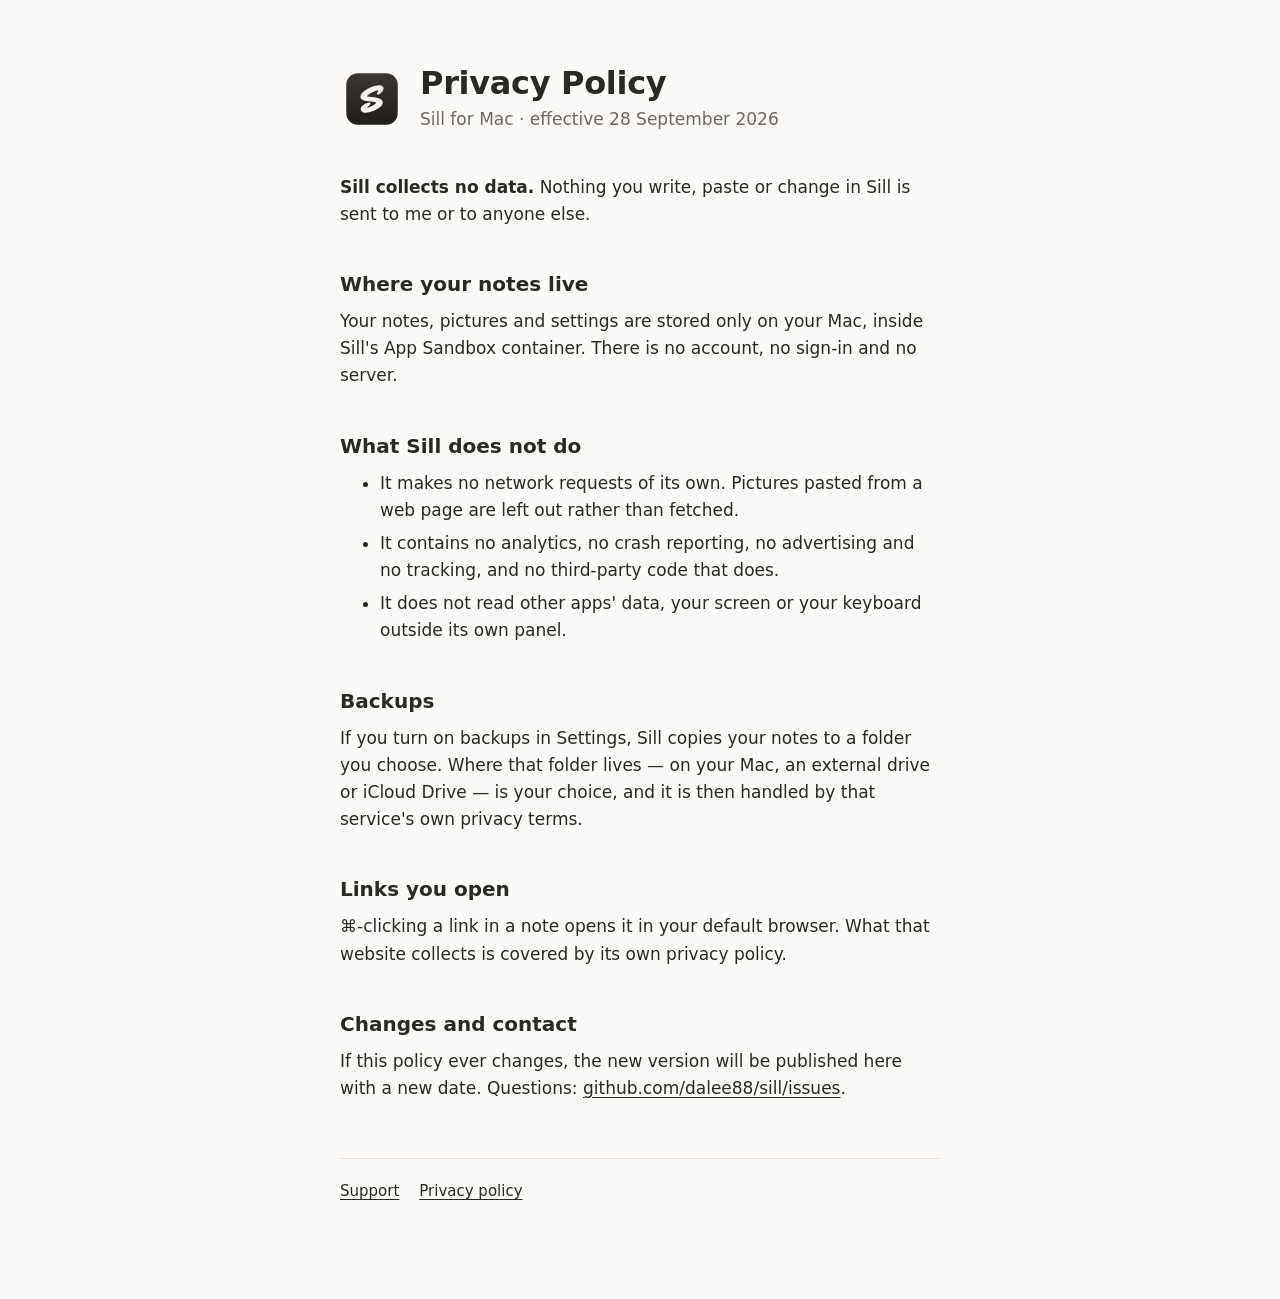
==== privacy.html @ 33407775 "Support page and privacy policy for Sill" ====
<!doctype html>
<html lang="en">
<head>
  <meta charset="utf-8">
  <meta name="viewport" content="width=device-width, initial-scale=1">
  <title>Sill — Privacy Policy</title>
  <meta name="description" content="Sill collects no data. Your notes stay on your Mac.">
  <link rel="icon" href="icon.png">
  <link rel="stylesheet" href="style.css">
</head>
<body>
  <main>
    <header>
      <img src="icon.png" alt="">
      <div>
        <h1>Privacy Policy</h1>
        <p>Sill for Mac · effective 28 September 2026</p>
      </div>
    </header>

    <p><strong>Sill collects no data.</strong> Nothing you write, paste or change in Sill is sent to
      me or to anyone else.</p>

    <h2>Where your notes live</h2>
    <p>Your notes, pictures and settings are stored only on your Mac, inside Sill's App Sandbox
      container. There is no account, no sign-in and no server.</p>

    <h2>What Sill does not do</h2>
    <ul>
      <li>It makes no network requests of its own. Pictures pasted from a web page are left out
        rather than fetched.</li>
      <li>It contains no analytics, no crash reporting, no advertising and no tracking, and no
        third-party code that does.</li>
      <li>It does not read other apps' data, your screen or your keyboard outside its own panel.</li>
    </ul>

    <h2>Backups</h2>
    <p>If you turn on backups in Settings, Sill copies your notes to a folder you choose. Where that
      folder lives — on your Mac, an external drive or iCloud Drive — is your choice, and it is then
      handled by that service's own privacy terms.</p>

    <h2>Links you open</h2>
    <p>⌘-clicking a link in a note opens it in your default browser. What that website collects is
      covered by its own privacy policy.</p>

    <h2>Changes and contact</h2>
    <p>If this policy ever changes, the new version will be published here with a new date. Questions:
      <a href="https://github.com/dalee88/sill/issues">github.com/dalee88/sill/issues</a>.</p>

    <nav>
      <a href="./">Support</a>
      <a href="privacy.html">Privacy policy</a>
    </nav>
  </main>
</body>
</html>
---- style.css ----
/* Sill's public pages: support and privacy. The same calm neutrals as the app (src/styles/tokens.css). */
:root {
  --bg: #fbfaf8;
  --text: #2a2926;
  --muted: #6b6862;
  --rule: #e7e4de;
  --link: #2a2926;
  color-scheme: light;
}

@media (prefers-color-scheme: dark) {
  :root {
    --bg: #1f1f1d;
    --text: #eceae5;
    --muted: #a19e97;
    --rule: #3a3936;
    --link: #eceae5;
    color-scheme: dark;
  }
}

* {
  box-sizing: border-box;
}

body {
  margin: 0;
  background: var(--bg);
  color: var(--text);
  font: 17px/1.6 -apple-system, BlinkMacSystemFont, "SF Pro Text", system-ui, sans-serif;
}

main {
  max-width: 640px;
  margin: 0 auto;
  padding: 64px 20px 96px;
}

header {
  display: flex;
  align-items: center;
  gap: 16px;
  margin-bottom: 40px;
}

header img {
  width: 64px;
  height: 64px;
  border-radius: 14px;
}

h1 {
  margin: 0;
  font-size: 32px;
  line-height: 1.2;
  letter-spacing: -0.01em;
}

header p {
  margin: 4px 0 0;
  color: var(--muted);
}

h2 {
  margin: 40px 0 8px;
  font-size: 20px;
}

p,
ul {
  margin: 0 0 16px;
}

li + li {
  margin-top: 6px;
}

a {
  color: var(--link);
  text-underline-offset: 3px;
}

nav {
  display: flex;
  gap: 20px;
  margin-top: 56px;
  padding-top: 20px;
  border-top: 1px solid var(--rule);
  color: var(--muted);
  font-size: 15px;
}

.note {
  color: var(--muted);
  font-size: 15px;
}
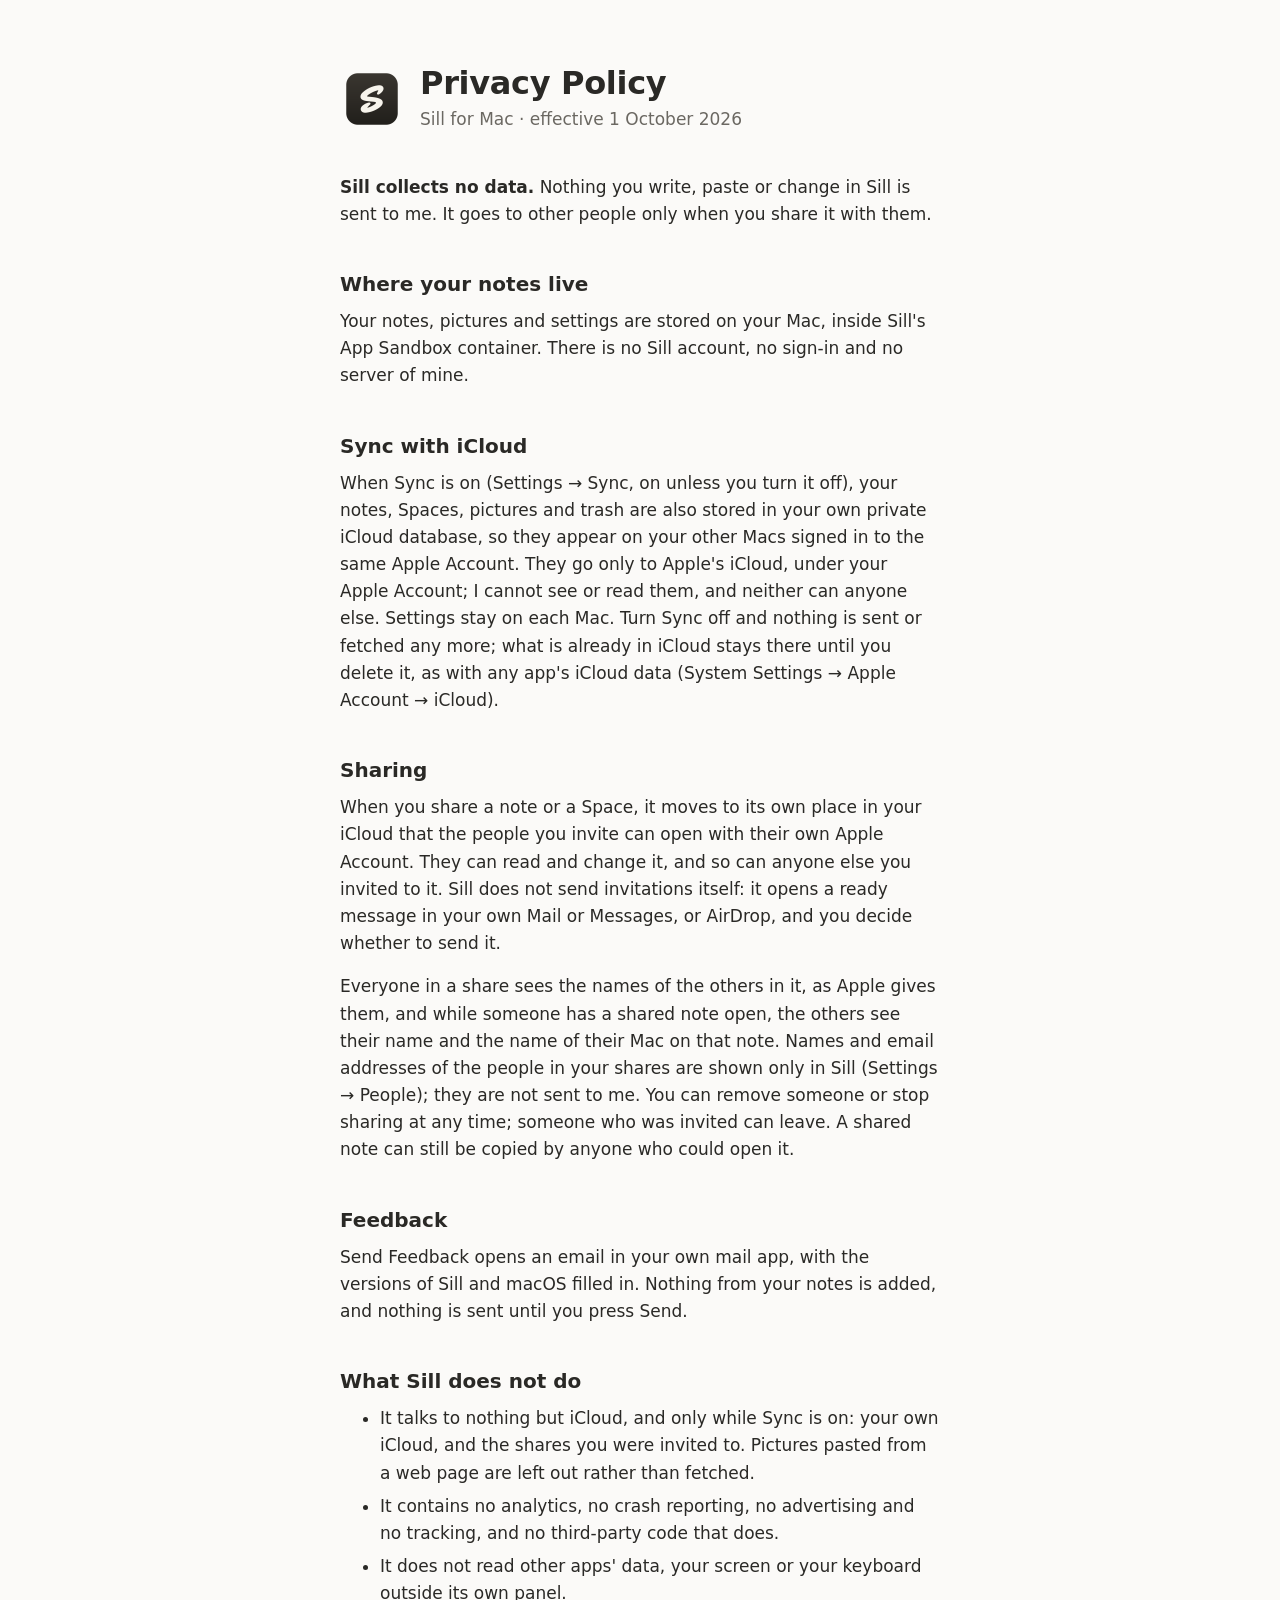
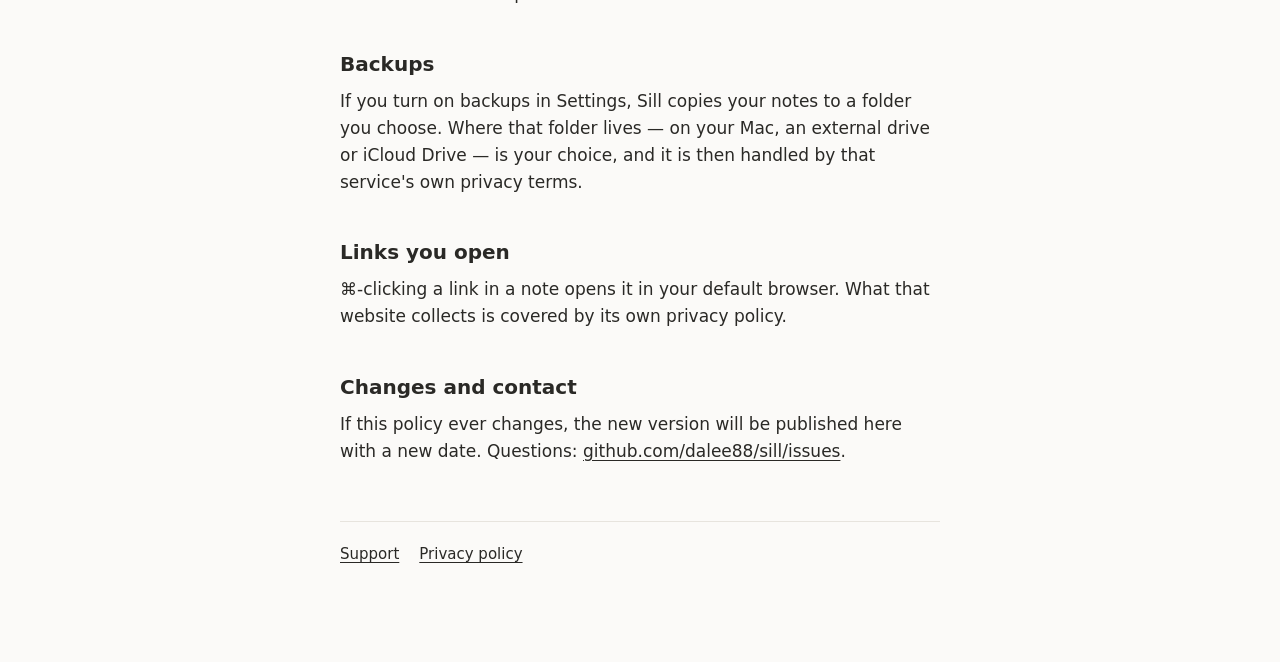
==== commit 252fd9c7: "Sync with iCloud, sheets and sharing; privacy policy of 1 October 2026" ====
--- a/privacy.html
+++ b/privacy.html
@@ -4,7 +4,7 @@
   <meta charset="utf-8">
   <meta name="viewport" content="width=device-width, initial-scale=1">
   <title>Sill — Privacy Policy</title>
-  <meta name="description" content="Sill collects no data. Your notes stay on your Mac.">
+  <meta name="description" content="Sill collects no data. Your notes stay on your Mac and in your own iCloud.">
   <link rel="icon" href="icon.png">
   <link rel="stylesheet" href="style.css">
 </head>
@@ -14,21 +14,45 @@
       <img src="icon.png" alt="">
       <div>
         <h1>Privacy Policy</h1>
-        <p>Sill for Mac · effective 28 September 2026</p>
+        <p>Sill for Mac · effective 1 October 2026</p>
       </div>
     </header>
 
     <p><strong>Sill collects no data.</strong> Nothing you write, paste or change in Sill is sent to
-      me or to anyone else.</p>
+      me. It goes to other people only when you share it with them.</p>
 
     <h2>Where your notes live</h2>
-    <p>Your notes, pictures and settings are stored only on your Mac, inside Sill's App Sandbox
-      container. There is no account, no sign-in and no server.</p>
+    <p>Your notes, pictures and settings are stored on your Mac, inside Sill's App Sandbox
+      container. There is no Sill account, no sign-in and no server of mine.</p>
+
+    <h2>Sync with iCloud</h2>
+    <p>When Sync is on (Settings → Sync, on unless you turn it off), your notes, Spaces, pictures and
+      trash are also stored in your own private iCloud database, so they appear on your other Macs
+      signed in to the same Apple Account. They go only to Apple's iCloud, under your Apple Account;
+      I cannot see or read them, and neither can anyone else. Settings stay on each Mac. Turn Sync off
+      and nothing is sent or fetched any more; what is already in iCloud stays there until you
+      delete it, as with any app's iCloud data (System Settings → Apple Account → iCloud).</p>
+
+    <h2>Sharing</h2>
+    <p>When you share a note or a Space, it moves to its own place in your iCloud that the people you
+      invite can open with their own Apple Account. They can read and change it, and so can anyone
+      else you invited to it. Sill does not send invitations itself: it opens a ready message in your
+      own Mail or Messages, or AirDrop, and you decide whether to send it.</p>
+    <p>Everyone in a share sees the names of the others in it, as Apple gives them, and while someone
+      has a shared note open, the others see their name and the name of their Mac on that note. Names
+      and email addresses of the people in your shares are shown only in Sill (Settings → People);
+      they are not sent to me. You can remove someone or stop sharing at any time; someone who was
+      invited can leave. A shared note can still be copied by anyone who could open it.</p>
+
+    <h2>Feedback</h2>
+    <p>Send Feedback opens an email in your own mail app, with the versions of Sill and macOS filled
+      in. Nothing from your notes is added, and nothing is sent until you press Send.</p>
 
     <h2>What Sill does not do</h2>
     <ul>
-      <li>It makes no network requests of its own. Pictures pasted from a web page are left out
-        rather than fetched.</li>
+      <li>It talks to nothing but iCloud, and only while Sync is on: your own iCloud, and the
+        shares you were invited to. Pictures pasted from a web page are left out rather than
+        fetched.</li>
       <li>It contains no analytics, no crash reporting, no advertising and no tracking, and no
         third-party code that does.</li>
       <li>It does not read other apps' data, your screen or your keyboard outside its own panel.</li>
--- a/style.css
+++ b/style.css
@@ -94,3 +94,8 @@
   color: var(--muted);
   font-size: 15px;
 }
+
+code {
+  font-family: ui-monospace, "SF Mono", Menlo, monospace;
+  font-size: 0.9em;
+}
